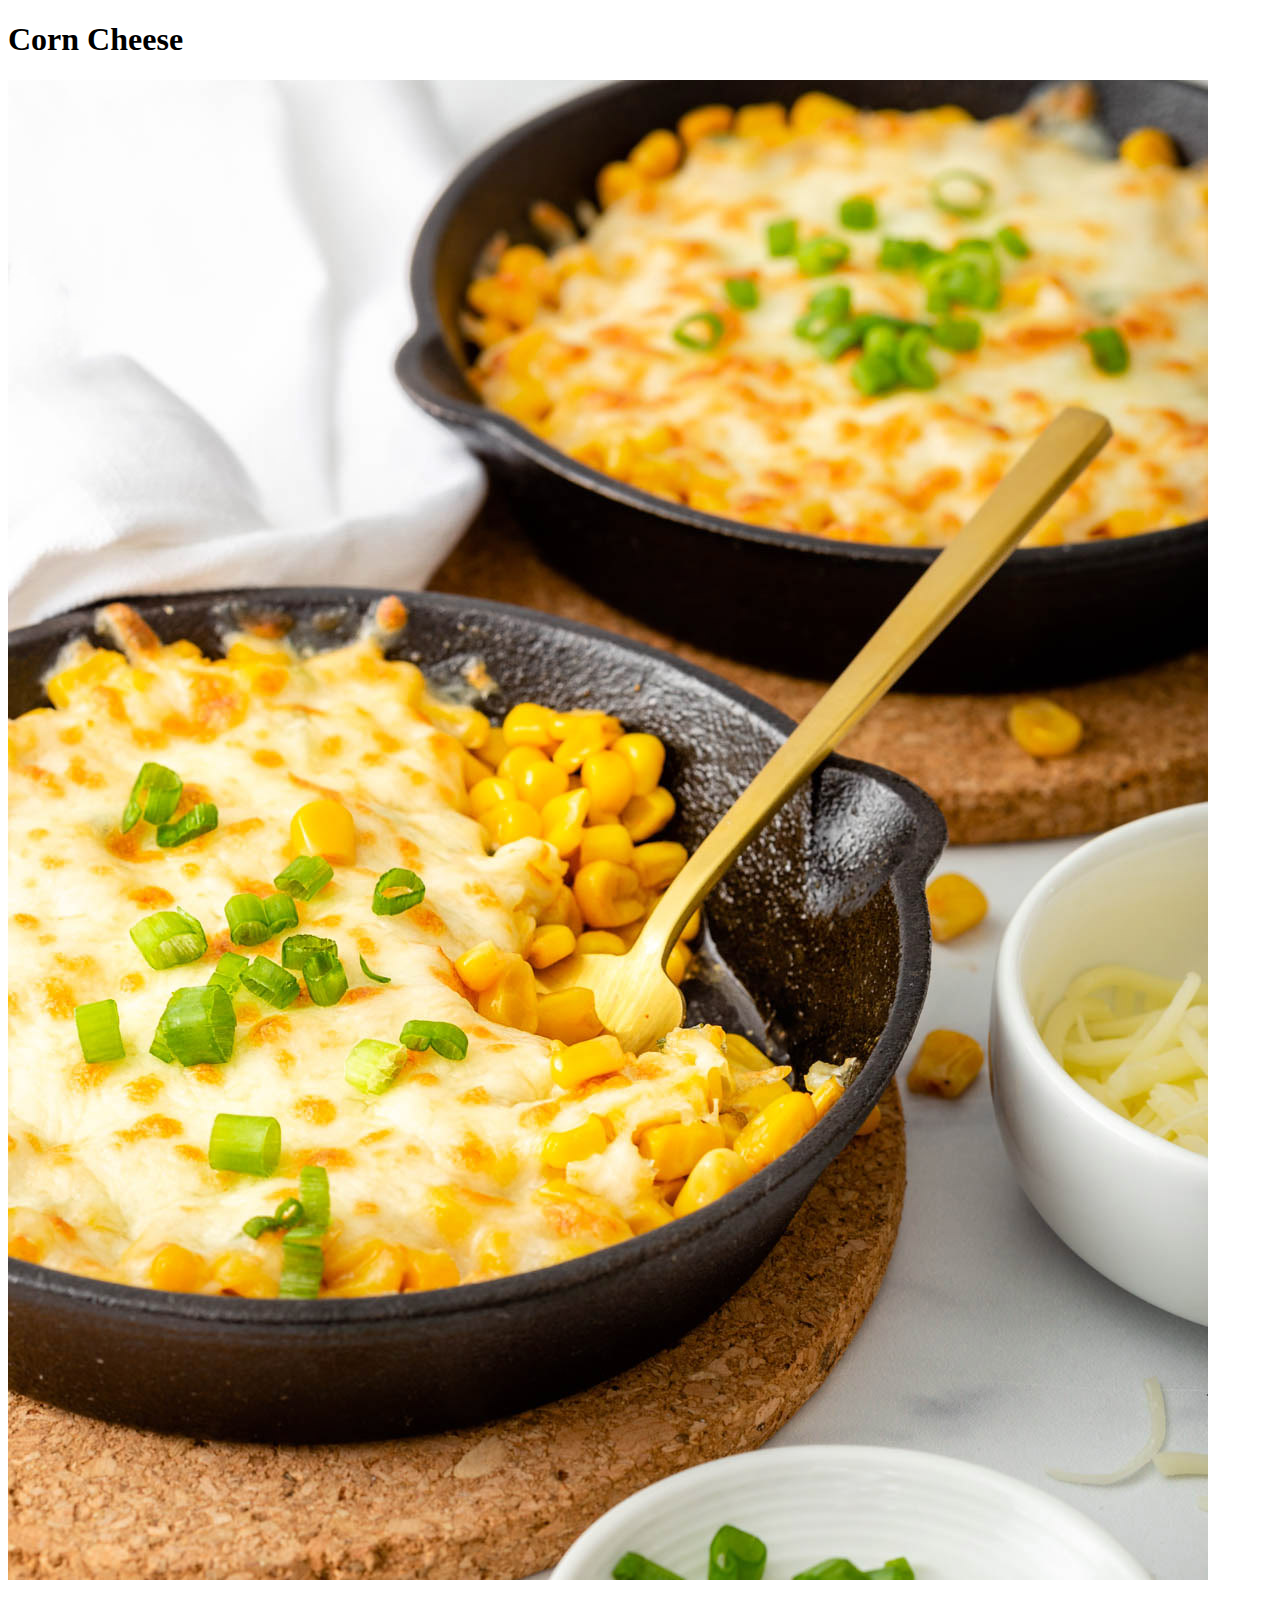
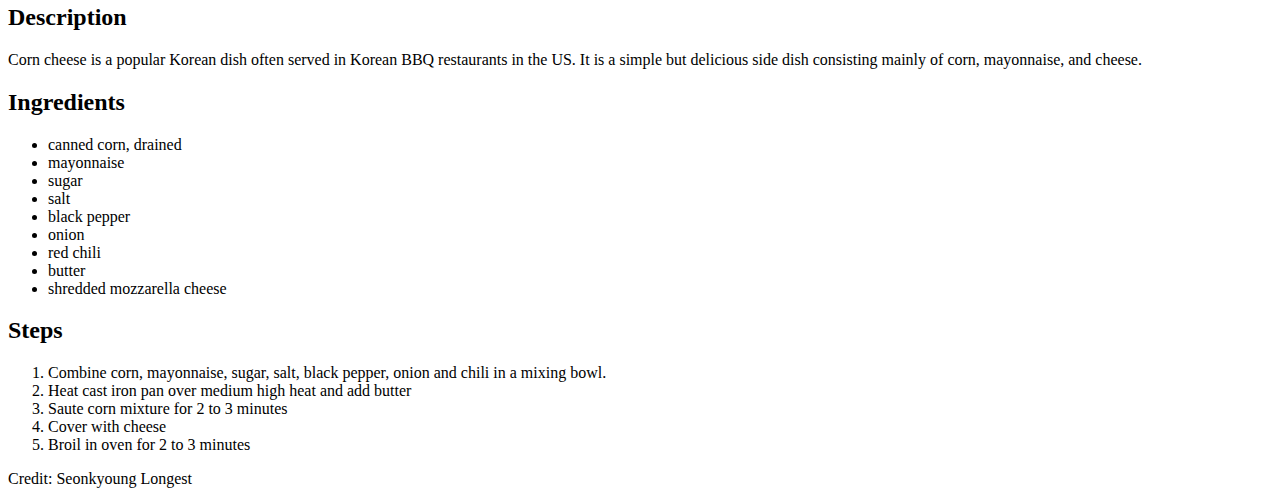
==== recipes/corn/corncheese.html @ 54f8847b "Edit index.html, Add style.css and recipe folders" ====
<!DOCTYPE html>
<html lang="en">
<head>
    <meta charset="UTF-8">
    <meta http-equiv="X-UA-Compatible" content="IE=edge">
    <meta name="viewport" content="width=device-width, initial-scale=1.0">
    <title>Document</title>
</head>
<body>
    <h1>Corn Cheese</h1>
    <img src="corncheese.jpeg" alt="Corn Cheese">
    <h2>Description</h2>
    <p>Corn cheese is a popular Korean dish often served in Korean BBQ restaurants in the US. It is a simple but delicious side dish consisting mainly of corn, mayonnaise, and cheese.</p>
    <h2>Ingredients</h2>
    <ul>
        <li>canned corn, drained</li>
        <li>mayonnaise</li>
        <li>sugar</li>
        <li>salt</li>
        <li>black pepper</li>
        <li>onion</li>
        <li>red chili</li>
        <li>butter</li>
        <li>shredded mozzarella cheese</li>
    </ul>
    <h2>Steps</h2>
    <ol>
        <li>Combine corn, mayonnaise, sugar, salt, black pepper, onion and chili in a mixing bowl.</li>
        <li>Heat cast iron pan over medium high heat and add butter</li>
        <li>Saute corn mixture for 2 to 3 minutes</li>
        <li>Cover with cheese</li>
        <li>Broil in oven for 2 to 3 minutes</li>
    </ol>
    <p>Credit: Seonkyoung Longest</p>
</body>
</html>
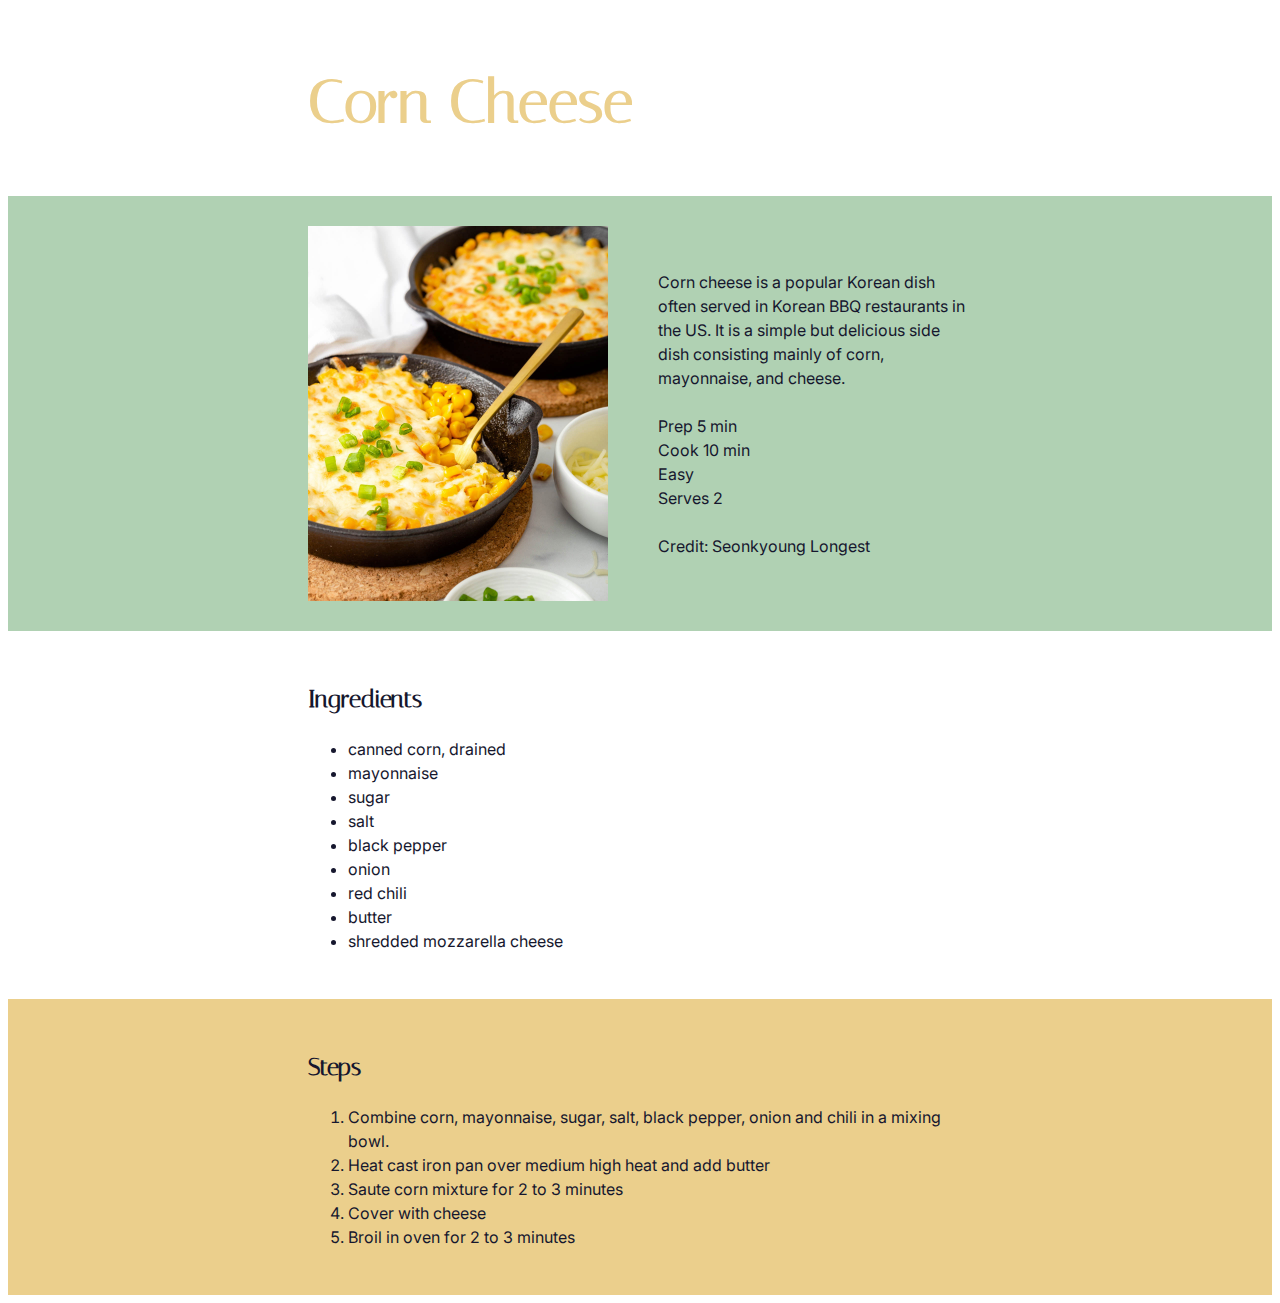
==== commit dd07d688: "Edit index.html and style.css" ====
--- a/recipes/corn/corncheese.html
+++ b/recipes/corn/corncheese.html
@@ -5,32 +5,53 @@
     <meta http-equiv="X-UA-Compatible" content="IE=edge">
     <meta name="viewport" content="width=device-width, initial-scale=1.0">
     <title>Document</title>
+    <link rel="preconnect" href="https://fonts.googleapis.com">
+    <link rel="preconnect" href="https://fonts.gstatic.com" crossorigin>
+    <link href="https://fonts.googleapis.com/css2?family=Italiana&display=swap" rel="stylesheet">
+    <link rel="preconnect" href="https://fonts.googleapis.com">
+    <link rel="preconnect" href="https://fonts.gstatic.com" crossorigin>
+    <link href="https://fonts.googleapis.com/css2?family=Inter:wght@200&display=swap" rel="stylesheet">
+    <link rel="stylesheet" href="style.css">
 </head>
 <body>
-    <h1>Corn Cheese</h1>
-    <img src="corncheese.jpeg" alt="Corn Cheese">
-    <h2>Description</h2>
-    <p>Corn cheese is a popular Korean dish often served in Korean BBQ restaurants in the US. It is a simple but delicious side dish consisting mainly of corn, mayonnaise, and cheese.</p>
-    <h2>Ingredients</h2>
-    <ul>
-        <li>canned corn, drained</li>
-        <li>mayonnaise</li>
-        <li>sugar</li>
-        <li>salt</li>
-        <li>black pepper</li>
-        <li>onion</li>
-        <li>red chili</li>
-        <li>butter</li>
-        <li>shredded mozzarella cheese</li>
-    </ul>
-    <h2>Steps</h2>
-    <ol>
-        <li>Combine corn, mayonnaise, sugar, salt, black pepper, onion and chili in a mixing bowl.</li>
-        <li>Heat cast iron pan over medium high heat and add butter</li>
-        <li>Saute corn mixture for 2 to 3 minutes</li>
-        <li>Cover with cheese</li>
-        <li>Broil in oven for 2 to 3 minutes</li>
-    </ol>
-    <p>Credit: Seonkyoung Longest</p>
+    <header>
+        <h1>Corn Cheese</h1>
+    </header>
+    <section class="column">
+        <img src="corncheese.jpeg" alt="Corn Cheese">
+        <div><span> Corn cheese is a popular Korean dish often served in Korean BBQ restaurants in the US. It is a simple but delicious side dish consisting mainly of corn, mayonnaise, and cheese.
+        <br><br>
+        Prep 5 min <br>
+        Cook 10 min <br>
+        Easy <br>
+        Serves 2 <br> <br>
+        Credit: Seonkyoung Longest</span>
+        </div>
+        
+    </section>
+    <section>
+        <h2>Ingredients</h2>
+        <ul>
+            <li>canned corn, drained</li>
+            <li>mayonnaise</li>
+            <li>sugar</li>
+            <li>salt</li>
+            <li>black pepper</li>
+            <li>onion</li>
+            <li>red chili</li>
+            <li>butter</li>
+            <li>shredded mozzarella cheese</li>
+        </ul>
+    </section>
+    <section class="steps">
+        <h2>Steps</h2>
+        <ol>
+            <li>Combine corn, mayonnaise, sugar, salt, black pepper, onion and chili in a mixing bowl.</li>
+            <li>Heat cast iron pan over medium high heat and add butter</li>
+            <li>Saute corn mixture for 2 to 3 minutes</li>
+            <li>Cover with cheese</li>
+            <li>Broil in oven for 2 to 3 minutes</li>
+        </ol>
+    </section>
 </body>
 </html>--- a/recipes/corn/style.css
+++ b/recipes/corn/style.css
@@ -0,0 +1,51 @@
+img{
+    width: 300px;
+    height: auto;
+}
+
+* {
+    font-family: 'Inter', sans-serif;
+    color: #16172E;
+    
+}
+
+h1,h2,h3 {
+    font-family: 'Italiana', serif;
+}
+header {
+    padding: 30px 300px;
+    line-height: 0.8;
+}
+h1 {
+    font-size: 60px;
+    color: #EBCF8C;
+}
+header p{
+    font-style: italic;
+}
+
+.column {
+    display: flex;
+    padding: 30px 300px;
+    gap: 50px;
+    background-color: #B0D1B3;
+}
+
+div {
+    width: 400px;
+    display: flex;
+    align-items: center;
+    line-height: 1.5;
+    font-size: 16px;
+}
+section{
+    padding: 30px 300px;
+    line-height: 1.5
+}
+
+.steps{
+    background-color: #EBCF8C;
+}
+.steps h2, .steps li {
+    line-height: 1.5;
+}